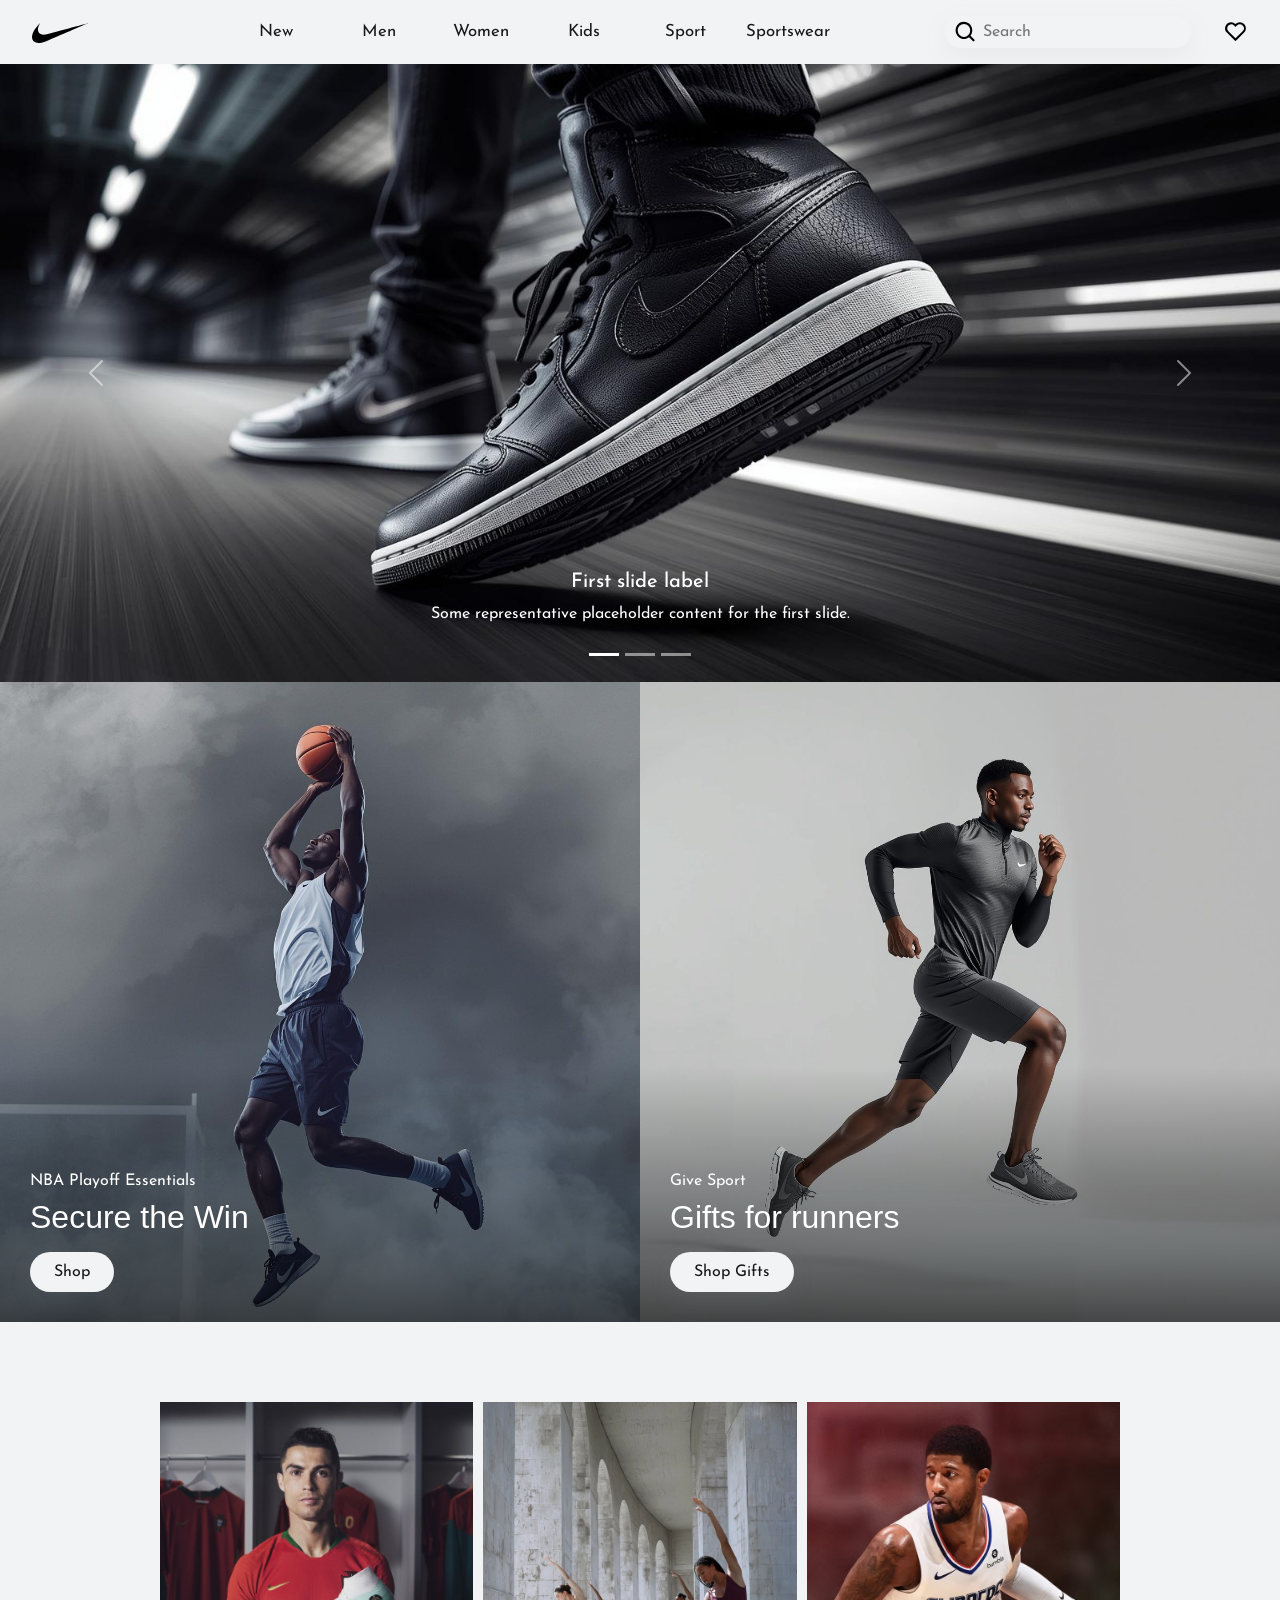
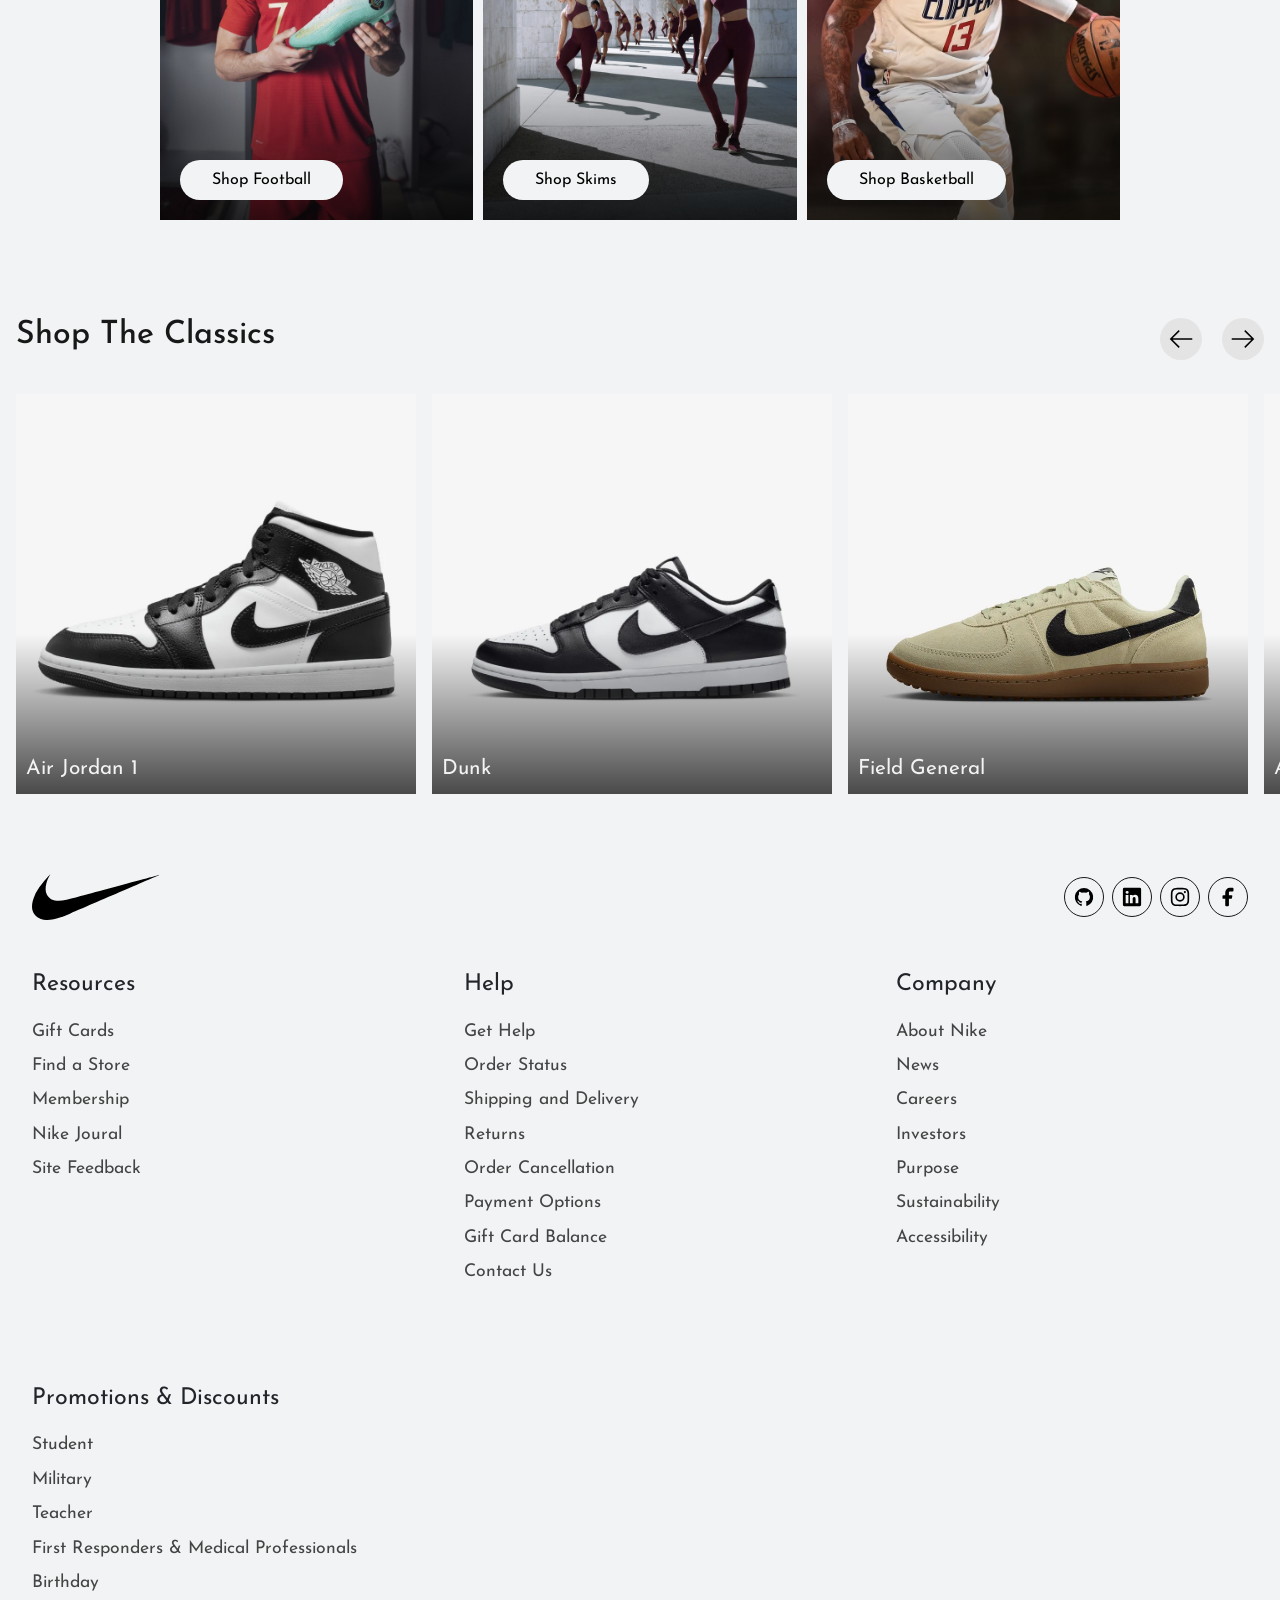
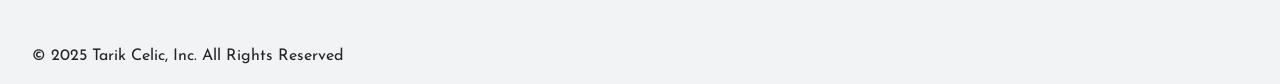
==== index.html @ 969c19ca "carousel-fix" ====
<!DOCTYPE html>
<html lang="en">
  <head>
    <meta charset="UTF-8" />
    <meta name="viewport" content="width=device-width, initial-scale=1.0" />
    <title>Nike. Just do it</title>

    <link rel="preconnect" href="https://fonts.googleapis.com" />
    <link rel="preconnect" href="https://fonts.gstatic.com" crossorigin />
    <link
      href="https://fonts.googleapis.com/css2?family=Josefin+Sans:ital,wght@0,100..700;1,100..700&display=swap"
      rel="stylesheet"
    />

    <!-- Bootstrap CSS -->
    <link
      href="https://cdn.jsdelivr.net/npm/bootstrap@5.3.3/dist/css/bootstrap.min.css"
      rel="stylesheet"
    />

    <link rel="stylesheet" href="css/index.css" />
  </head>
  <body>
    <header>
      <a class="logo" href="#">
        <img
          src="imgs/icons/nike_black_logo.svg"
          alt="logo"
          id="logo-img"
        /><!--60px-->
      </a>
      <nav>
        <ul>
          <li><a href="">New</a></li>
          <li><a href="">Men</a></li>
          <li><a href="">Women</a></li>
          <li><a href="">Kids</a></li>
          <li><a href="">Sport</a></li>
          <li><a href="">Sportswear</a></li>
        </ul>
      </nav>
      <div class="right-side-header">
        <div class="search">
          <button type="button" id="search-button">
            <img src="imgs/icons/search.svg" alt="search" />
          </button>
          <input id="search-input" type="text" placeholder="Search" />
        </div>
        <a href="" id="favourites">
          <img
            src="imgs/icons/favourite.svg"
            alt="favourites"
            id="favourites-icon"
          /><!--25px-->
        </a>
      </div>
      <div class="hambi">
        <img src="imgs/icons/hambi.svg" width="30rem" alt="" />
      </div>
    </header>
    <section id="first-page">
      <div id="carouselExampleCaptions" class="carousel slide">
        <div class="carousel-indicators">
          <button
            type="button"
            data-bs-target="#carouselExampleCaptions"
            data-bs-slide-to="0"
            class="active"
            aria-current="true"
            aria-label="Slide 1"
          ></button>
          <button
            type="button"
            data-bs-target="#carouselExampleCaptions"
            data-bs-slide-to="1"
            aria-label="Slide 2"
          ></button>
          <button
            type="button"
            data-bs-target="#carouselExampleCaptions"
            data-bs-slide-to="2"
            aria-label="Slide 3"
          ></button>
        </div>
        <div class="carousel-inner">
          <div class="carousel-item active">
            <img src="imgs/campaign-2.jpg" class="d-block w-100" alt="..." />
            <div class="carousel-caption">
              <h5>First slide label</h5>
              <p>
                Some representative placeholder content for the first slide.
              </p>
            </div>
          </div>
          <div class="carousel-item">
            <img src="imgs/campaign-1.jpg" class="d-block w-100" alt="..." />
            <div class="carousel-caption">
              <h5>Second slide label</h5>
              <p>
                Some representative placeholder content for the second slide.
              </p>
            </div>
          </div>
          <div class="carousel-item">
            <img
              src="imgs/campaign-3.jpg"
              class="d-block w-100 h-80"
              alt="..."
            />
            <div class="carousel-caption">
              <h5>Fly Above All.</h5>
              <p>Air Jordan isn't just a sneaker — it's a symbol of flight,</p>
            </div>
          </div>
        </div>
        <button
          class="carousel-control-prev"
          type="button"
          data-bs-target="#carouselExampleCaptions"
          data-bs-slide="prev"
        >
          <span class="carousel-control-prev-icon" aria-hidden="true"></span>
          <span class="visually-hidden">Previous</span>
        </button>
        <button
          class="carousel-control-next"
          type="button"
          data-bs-target="#carouselExampleCaptions"
          data-bs-slide="next"
        >
          <span class="carousel-control-next-icon" aria-hidden="true"></span>
          <span class="visually-hidden">Next</span>
        </button>
      </div>
    </section>
    <section id="discover">
      <div id="discover-left">
        <img src="imgs/first-of-two.jpg" alt="" />
        <div class="gradient-overlay"></div>
        <div class="discover-info">
          <div class="text-overlay-p">NBA Playoff Essentials</div>
          <div class="text-overlay-h2">Secure the Win</div>
          <button type="button" id="discover-btn">Shop</button>
        </div>
      </div>
      <div id="discover-right">
        <img src="imgs/second-of-two.jpg" alt="" />
        <div class="gradient-overlay"></div>
        <div class="discover-info">
          <div class="text-overlay-p">Give Sport</div>
          <div class="text-overlay-h2">Gifts for runners</div>
          <button type="button" id="discover-btn">Shop Gifts</button>
        </div>
      </div>
    </section>
    <section id="shop-it">
      <div class="item">
        <img src="imgs/cristiano-ronaldo.jpg" class="shop-it-img" alt="" />
        <div class="gradient-overlay"></div>
        <button type="button" class="shop-it-btn">Shop Football</button>
      </div>
      <div class="item">
        <img src="imgs/skims.webp" class="shop-it-img" alt="" />
        <div class="gradient-overlay"></div>
        <button type="button" class="shop-it-btn">Shop Skims</button>
      </div>
      <div class="item">
        <img src="imgs/basket.avif" class="shop-it-img" alt="" />
        <div class="gradient-overlay"></div>
        <button type="button" class="shop-it-btn">Shop Basketball</button>
      </div>
    </section>
    <section id="shoe-grid">
      <div class="shoe-header">
        <h2>Shop The Classics</h2>
        <div class="switches">
          <div class="switch">
            <img src="imgs/icons/left-arrow.svg" alt="" />
          </div>
          <div class="switch">
            <img src="imgs/icons/right-arrow.svg" alt="" />
          </div>
        </div>
      </div>
      <div id="shoes">
        <div class="shoe">
          <div class="gradient-overlay"></div>
          <div class="shoe-name">Air Jordan 1</div>
          <img src="imgs/clasic-shoes/air-jordan-1.webp" alt="" />
        </div>
        <div class="shoe">
          <div class="gradient-overlay"></div>
          <div class="shoe-name">Dunk</div>
          <img src="imgs/clasic-shoes/dunk.webp" alt="" />
        </div>
        <div class="shoe">
          <div class="gradient-overlay"></div>
          <div class="shoe-name">Field General</div>
          <img src="imgs/clasic-shoes/field-general.webp" alt="" />
        </div>
        <div class="shoe">
          <div class="gradient-overlay"></div>
          <div class="shoe-name">Air Force 1</div>
          <img src="imgs/clasic-shoes/air-force-1.webp" alt="" />
        </div>

        <div class="shoe">
          <div class="gradient-overlay"></div>

          <div class="shoe-name">Air Max</div>
          <img src="imgs/clasic-shoes/air-max.webp" alt="" />
        </div>

        <div class="shoe">
          <div class="gradient-overlay"></div>
          <div class="shoe-name">Vomero</div>
          <img src="imgs/clasic-shoes/vomero.webp" alt="" />
        </div>
        <div class="shoe">
          <div class="gradient-overlay"></div>
          <div class="shoe-name">Cortez</div>
          <img src="imgs/clasic-shoes/cortez.webp" alt="" />
        </div>
      </div>
    </section>
    <footer>
      <div class="f-first-r">
        <img src="imgs/icons/nike_black_logo.svg" id="footer-logo" alt="" />
        <div class="socials">
          <a href="" id="social"
            ><img src="imgs/icons/github.svg" id="social-img" alt=""
          /></a>
          <a href="" id="social">
            <img src="imgs/icons/in.svg" id="social-img" alt=""
          /></a>

          <a href="" id="social">
            <img src="imgs/icons/insta.svg" id="social-img" alt=""
          /></a>
          <a href="" id="social">
            <img src="imgs/icons/face.svg" id="social-img" alt=""
          /></a>
        </div>
      </div>
      <div class="f-second-r">
        <div class="footer-item">
          <div class="f-item-name">Resources</div>
          <ul>
            <li><a href="">Gift Cards</a></li>
            <li><a href="">Find a Store</a></li>
            <li><a href="">Membership</a></li>
            <li><a href="">Nike Joural</a></li>
            <li><a href="">Site Feedback</a></li>
          </ul>
        </div>

        <div class="footer-item">
          <div class="f-item-name">Help</div>
          <ul>
            <li><a href="">Get Help</a></li>
            <li><a href="">Order Status</a></li>
            <li><a href="">Shipping and Delivery</a></li>
            <li><a href="">Returns</a></li>
            <li><a href="">Order Cancellation</a></li>
            <li><a href="">Payment Options</a></li>
            <li><a href="">Gift Card Balance</a></li>
            <li><a href="">Contact Us</a></li>
          </ul>
        </div>

        <div class="footer-item">
          <div class="f-item-name">Company</div>
          <ul>
            <li><a href="">About Nike</a></li>
            <li><a href="">News</a></li>
            <li><a href="">Careers</a></li>
            <li><a href="">Investors</a></li>
            <li><a href="">Purpose</a></li>
            <li><a href="">Sustainability</a></li>
            <li><a href="">Accessibility</a></li>
          </ul>
        </div>

        <div class="footer-item">
          <div class="f-item-name">Promotions & Discounts</div>
          <ul>
            <li><a href="">Student</a></li>
            <li><a href="">Military</a></li>
            <li><a href="">Teacher</a></li>
            <li><a href="">First Responders & Medical Professionals</a></li>
            <li><a href="">Birthday</a></li>
          </ul>
        </div>
      </div>
      <div class="f-third-r">© 2025 Tarik Celic, Inc. All Rights Reserved</div>
    </footer>
    <script src="https://cdn.jsdelivr.net/npm/bootstrap@5.3.3/dist/js/bootstrap.bundle.min.js"></script>
  </body>
</html>
---- css/index.css ----
:root {
  --white: #f2f3f4;
  --dark: #181818;
  --main-font: "Josefin Sans";
}
* {
  margin: 0;
  padding: 0;
  box-sizing: border-box;
  font-family: var(--main-font);
}
body {
  background-color: var(--white);
  position: relative;
}
header {
  width: 100%;
  display: flex;
  justify-content: space-between;
  align-items: center;
  padding: 0.7rem 2rem;
  top: 0;
  position: sticky;
  z-index: 10;
  background-color: var(--white);
}
#logo-img {
  width: 3.5rem;
  cursor: pointer;
}
nav ul {
  display: flex;
  gap: 0.4rem;
  list-style: none;
  justify-content: center;
  align-items: center;
  margin-bottom: 0;
}
.right-side-header,
nav,
.logo {
  flex: 1;
}
nav ul li a {
  text-decoration: none;
  display: inline-block;
  color: var(--dark);
  font-size: 1.05rem;
  width: 6rem;
  text-align: center;
  padding: 0.5rem 0;
  transition: all 0.2s ease-in;
}
li {
  position: relative;
}
nav ul li a::after {
  content: "";
  width: 0;
  bottom: 0;
  left: 50%;
  position: absolute;
  transform: translateX(-50%);
  background: var(--dark);
  height: 1px;
  transition: width 0.2s ease-in;
}
nav ul li a:hover::after {
  width: 100%;
}
nav ul li a:hover {
  letter-spacing: 1px;
}
#social,
.f-second-r,
#favourites,
.search,
.right-side-header {
  display: flex;
  justify-content: center;
  align-items: center;
}
.right-side-header {
  gap: 2rem;
  justify-content: flex-end;
}
.search {
  transition: all 0.2s ease-in;
}
.search:hover {
  backdrop-filter: brightness(95%);
}
.search {
  gap: 0.3rem;
  padding-left: 0.5rem;
  box-shadow: rgba(149, 157, 165, 0.1) 0px 8px 24px;
  border-radius: 100px;
  height: 2rem;
}
#search-button {
  background-color: transparent;
  border: none;
  cursor: pointer;
}
#search-button img {
  width: 1.6rem;
}
#search-input {
  height: 100%;
  width: 13rem;
  background-color: transparent;
  border: none;
}
#search-input:active,
#search-input:focus {
  outline: none;
}
#favourites-icon {
  width: 25px;
}
#discover {
  display: flex;
  justify-content: center;
  align-items: center;
}
#discover-left img,
#discover-right img {
  width: 100%;
}
#discover-left,
#discover-right {
  position: relative;
}
.gradient-overlay {
  position: absolute;
  bottom: 0;
  left: 0;
  right: 0;
  height: 40%;
  background: linear-gradient(to top, rgba(0, 0, 0, 0.7), transparent);
}

.discover-info {
  position: absolute;
  bottom: 30px;
  left: 30px;
  color: white;
  z-index: 2;
}
.text-overlay-p {
  font-size: 1rem;
}
.text-overlay-h2 {
  font-size: 2rem;
  font-family: "Segoe UI", Tahoma, Geneva, Verdana, sans-serif;
}
#discover-btn {
  background-color: var(--white);
  color: var(--dark);
  padding: 0.5rem 1.5rem;
  border-radius: 100px;
  border: none;
  box-shadow: rgba(149, 157, 165, 0.1) 0px 8px 24px;
  margin-top: 0.7rem;
}
#shop-it {
  display: flex;
  justify-content: center;
  align-items: center;
  padding: 5rem 10rem;
  gap: 10px;
}
.item {
  position: relative;
  width: 33%;
}
.shop-it-img {
  width: 100%;
}
.shop-it-btn {
  position: absolute;
  bottom: 20px;
  left: 20px;
  background-color: var(--white);
  border: none;
  padding: 0.5rem 2rem;
  border-radius: 100px;
}

#shoes {
  display: grid;
  grid-auto-flow: column;
  grid-auto-columns: 400px;
  gap: 1rem;
  overflow-x: auto;
  padding: 1rem;
  width: 100%;
  box-sizing: border-box;
}
.shoe {
  background: #ccc;
  display: flex;
  align-items: center;
  justify-content: center;
  font-size: 1.2rem;
  border-radius: 8px;
  min-width: 0;
  position: relative;
  transition: all 0.2s ease-in;
}
#shoe-gird {
  display: flex;
  justify-content: flex-start;
}
.shoe-header {
  display: flex;
  justify-content: space-between;
  align-items: center;
  padding: 1rem;
  color: var(--dark);
}
.switch {
  padding: 0.5rem;
  border-radius: 100%;
  background-color: #e4e4e4;
  cursor: pointer;
}
.switch img {
  width: 1.6rem;
}
.switches {
  display: flex;
  gap: 1.3rem;
}
.shoe img {
  width: 100%;
}
.shoe-name {
  position: absolute;
  bottom: 10px;
  left: 10px;
  color: var(--white);
  font-size: 1.3rem;
}
.shoe:hover {
  cursor: pointer;
  transform: translateY(-4px);
}
footer {
  flex-direction: column;
  padding: 4rem 2rem 1rem 2rem;
}
#footer-logo {
  width: 8rem;
}
.f-first-r {
  display: flex;
  justify-content: space-between;
  align-items: center;
}
#social-img {
  width: 100%;
}
.socials {
  display: flex;
  gap: 0.5rem;
}
#social {
  width: 2.5rem;
  border: 1px solid var(--dark);
  border-radius: 100px;
  padding: 0.5rem;
}
.f-second-r {
  display: grid;
  grid-template-columns: repeat(auto-fill, minmax(300px, 1fr));
  gap: 5rem;
  justify-items: start;
  align-items: start;
  padding-top: 3rem;
}
.f-second-r ul {
  display: flex;
  flex-direction: column;
  list-style: none;
  padding: 0;
  gap: 0.5rem;
}
.f-item-name {
  font-size: 1.45rem;
  margin-bottom: 1rem;
}
.f-second-r ul li a {
  text-decoration: none;
  color: #444444;
  font-size: 1.1rem;
  transition: all 0.2s ease-in;
}
.footer-item {
  display: flex;
  flex-direction: column;
  justify-content: flex-start;
  align-items: flex-start;
  position: relative;
}
.f-second-r ul li a:hover {
  color: var(--dark);
}
.f-third-r {
  margin-top: 2rem;
}
.hambi {
  display: none;
}
@media (max-width: 1070px) {
  .right-side-header,
  nav {
    display: none;
  }
  .hambi {
    display: block;
  }
  #shop-it {
    padding: 1rem 1rem;
  }
  .f-second-r {
    gap: 3rem;
  }
}
@media (max-width: 700px) {
  .text-overlay-h2 {
    font-size: 1.3rem;
  }
  .text-overlay-p {
    font-size: 0.75rem;
  }
  .f-item-name {
    margin-bottom: 0.4rem;
  }
  .f-second-r {
    gap: 2.3rem;
  }
  .shop-it-btn {
    font-size: 0.7rem;
    padding: 0.5rem 1rem;
  }
  #shoes {
    grid-auto-columns: 300px;
  }
  #discover-btn {
    padding: 0.5rem 1rem;
    font-size: 0.7rem;
  }
}
@media (max-width: 800px) {
  .carousel-item {
    height: 90vh;
  }
  .carousel-item img {
    object-fit: cover;
    object-position: 45% 50%;
    width: 100%;
    height: 100%;
  }
  #discover {
    flex-direction: column;
  }
  #shop-it {
    flex-direction: column;
  }
  .item {
    width: 80%;
  }
}
@media (max-width: 500px) {
  .item {
    width: 100%;
  }
}
@media (max-width: 360px) {
  .shoe-header {
    flex-direction: column;
    text-align: center;
  }
  .f-first-r {
    flex-direction: column;
    gap: 1.5rem;
  }
  .f-second-r {
    padding-top: 1.3rem;
  }
}
@media (max-width: 310px) {
  .f-second-r {
    grid-template-columns: repeat(auto-fill, minmax(100px, 1fr));
  }
}
@media (max-width: 1350px) {
  .logo {
    flex: 0;
  }
  .right-side-header {
    flex: 0;
  }
}
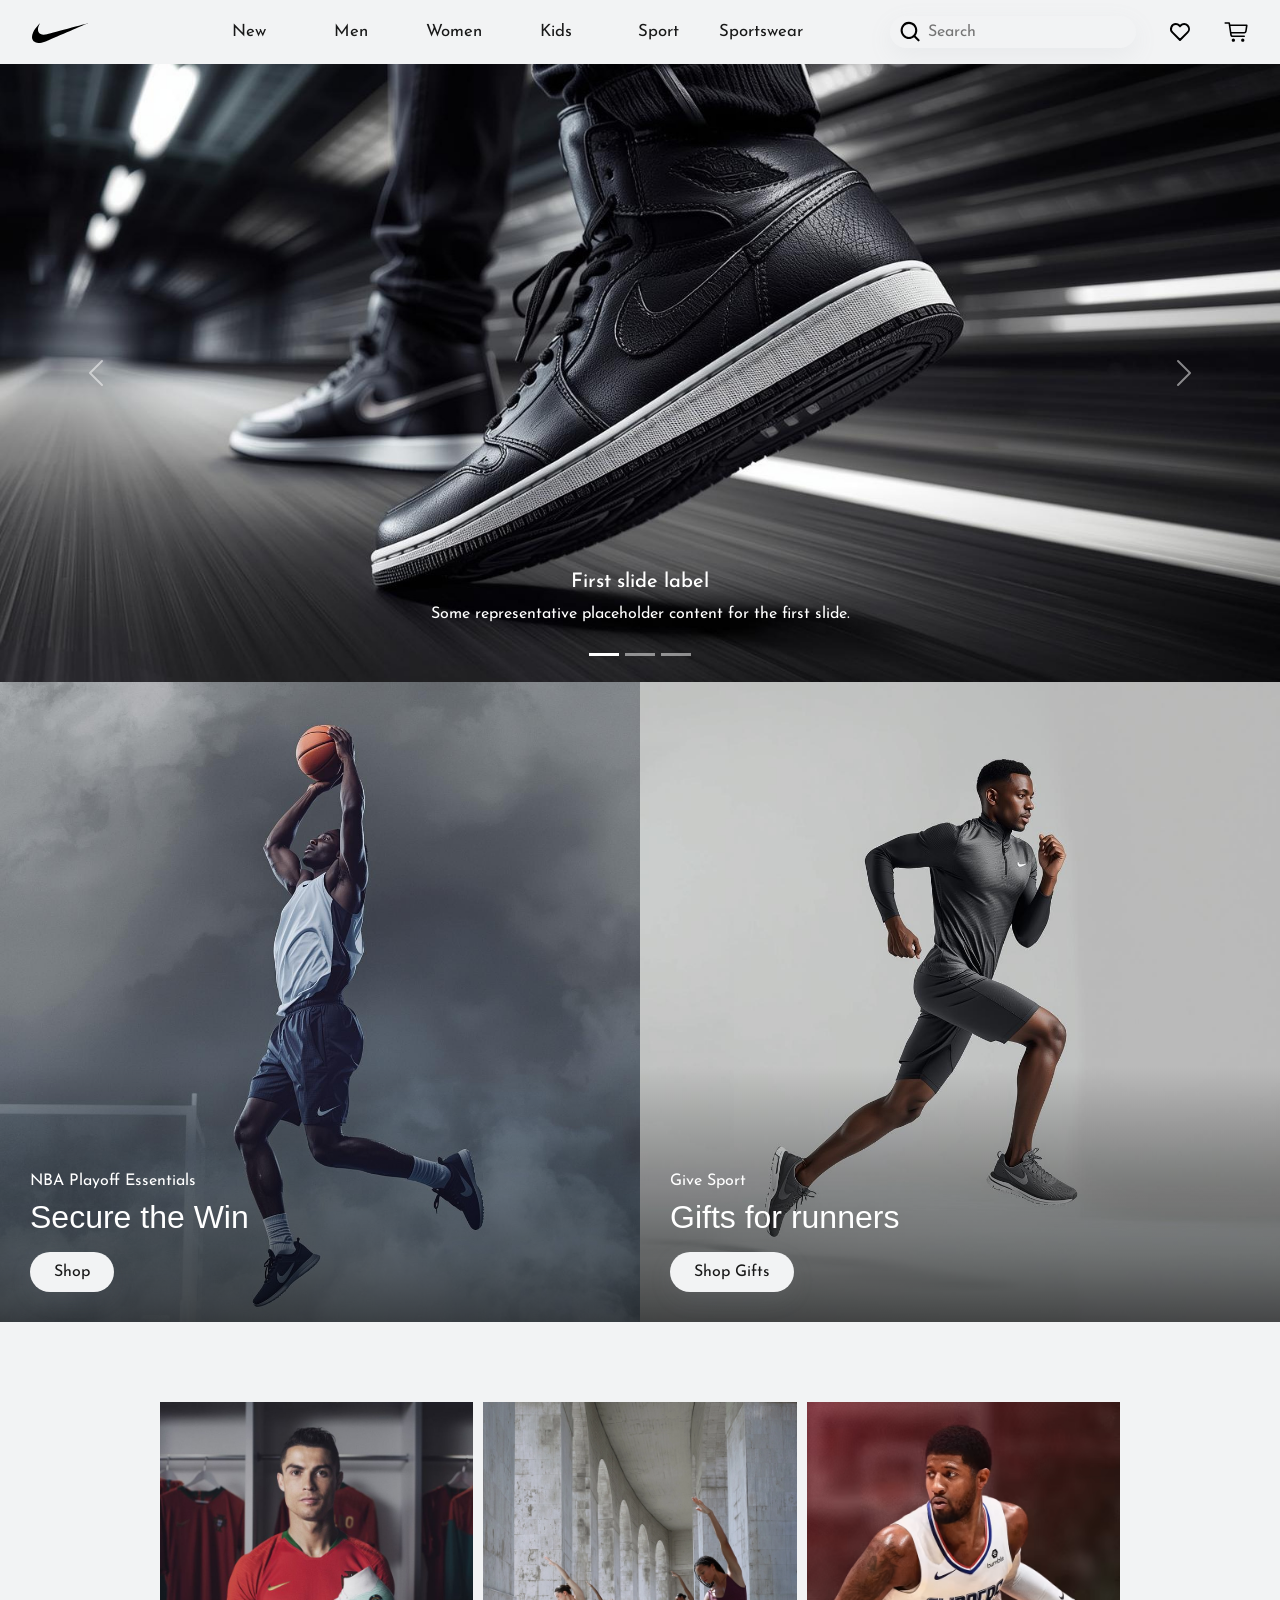
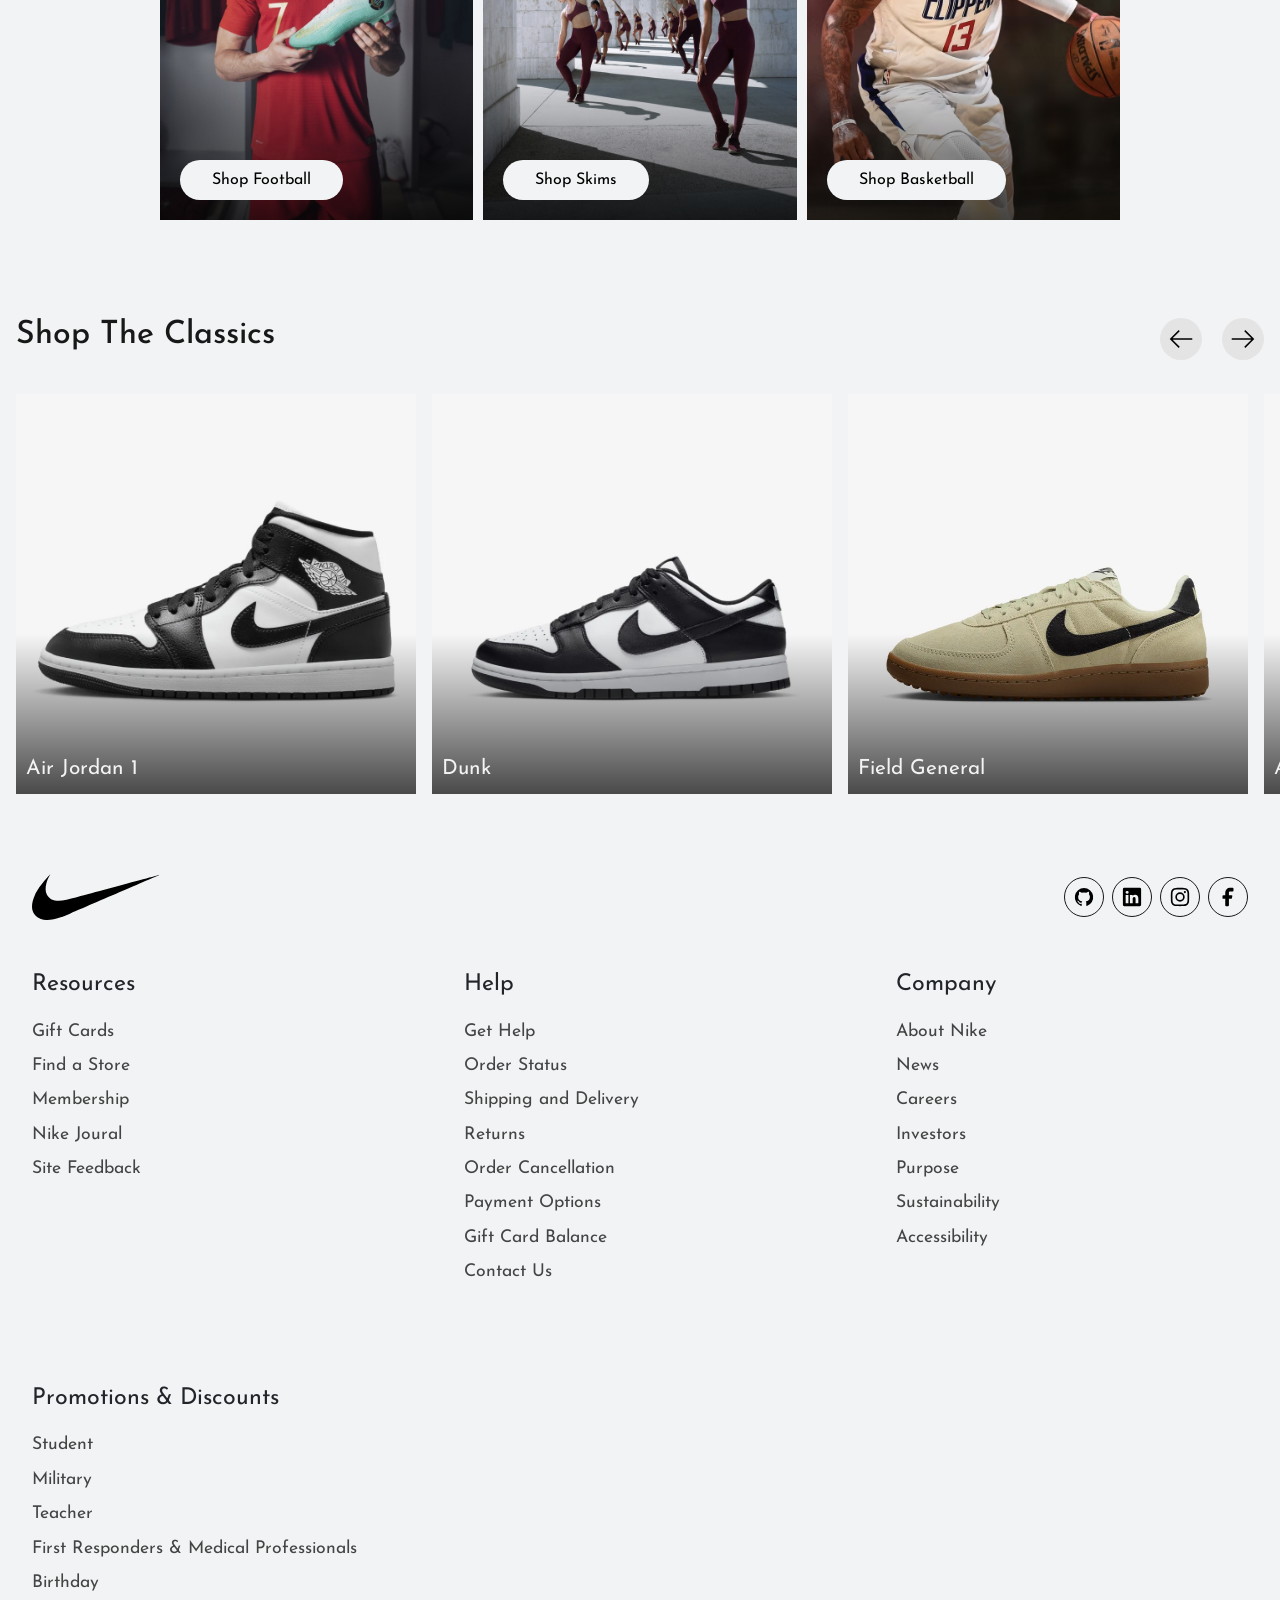
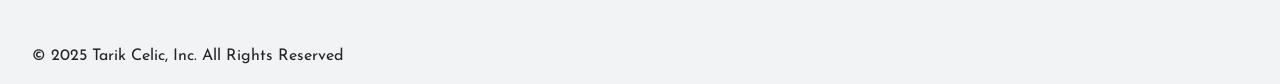
==== commit 1e70898e: "before-bnd" ====
--- a/index.html
+++ b/index.html
@@ -21,6 +21,94 @@
     <link rel="stylesheet" href="css/index.css" />
   </head>
   <body>
+    <div class="resp-navigation">
+      <div class="first-row-nav">
+        <img src="imgs/icons/nike_black_logo.svg" alt="logo" id="logo-img" />
+        <div class="close-nav">
+          <img src="imgs/icons/close_btn.svg" width="35rem" />
+        </div>
+      </div>
+      <div class="second-row-nav">
+        <ul>
+          <li>
+            <a href="">
+              <img src="imgs/icons/top-left-arrow.svg" width="20px" alt="" />
+              New</a
+            >
+          </li>
+          <li>
+            <a href="">
+              <img
+                src="imgs/icons/top-left-arrow.svg"
+                width="20rem"
+                alt=""
+              />Men</a
+            >
+          </li>
+          <li>
+            <a href="">
+              <img
+                src="imgs/icons/top-left-arrow.svg"
+                width="20rem"
+                alt=""
+              />Women</a
+            >
+          </li>
+          <li>
+            <a href="">
+              <img
+                src="imgs/icons/top-left-arrow.svg"
+                width="20rem"
+                alt=""
+              />Kids</a
+            >
+          </li>
+          <li>
+            <a href="">
+              <img
+                src="imgs/icons/top-left-arrow.svg"
+                width="20rem"
+                alt=""
+              />Sport</a
+            >
+          </li>
+          <li>
+            <a href="">
+              <img
+                src="imgs/icons/top-left-arrow.svg"
+                width="20rem"
+                alt=""
+              />Sportswear</a
+            >
+          </li>
+        </ul>
+      </div>
+      <div class="third-row-nav">
+        <div class="nav-btn">
+          <button type="button" id="search-button">
+            <img src="imgs/icons/search.svg" alt="search" />
+          </button>
+        </div>
+        <div class="nav-btn">
+          <a href="" id="favourites">
+            <img
+              src="imgs/icons/favourite.svg"
+              alt="favourites"
+              id="favourites-icon"
+            /><!--25px-->
+          </a>
+        </div>
+        <div class="nav-btn">
+          <a href="" id="cart">
+            <img
+              src="imgs/icons/cart.svg"
+              alt="favourites"
+              id="favourites-icon"
+            /><!--25px-->
+          </a>
+        </div>
+      </div>
+    </div>
     <header>
       <a class="logo" href="#">
         <img
@@ -53,6 +141,13 @@
             id="favourites-icon"
           /><!--25px-->
         </a>
+        <a href="" id="cart">
+          <img
+            src="imgs/icons/cart.svg"
+            alt="favourites"
+            id="favourites-icon"
+          /><!--25px-->
+        </a>
       </div>
       <div class="hambi">
         <img src="imgs/icons/hambi.svg" width="30rem" alt="" />
@@ -294,6 +389,9 @@
       </div>
       <div class="f-third-r">© 2025 Tarik Celic, Inc. All Rights Reserved</div>
     </footer>
+
+    <script src="js/index.js" defer></script>
+
     <script src="https://cdn.jsdelivr.net/npm/bootstrap@5.3.3/dist/js/bootstrap.bundle.min.js"></script>
   </body>
 </html>
--- a/css/index.css
+++ b/css/index.css
@@ -12,6 +12,9 @@
 body {
   background-color: var(--white);
   position: relative;
+}
+html {
+  scroll-behavior: smooth;
 }
 header {
   width: 100%;
@@ -116,7 +119,7 @@
   outline: none;
 }
 #favourites-icon {
-  width: 25px;
+  width: 1.5rem;
 }
 #discover {
   display: flex;
@@ -208,8 +211,9 @@
   position: relative;
   transition: all 0.2s ease-in;
 }
-#shoe-gird {
-  display: flex;
+#shoe-grid {
+  display: flex;
+  flex-direction: column;
   justify-content: flex-start;
 }
 .shoe-header {
@@ -312,6 +316,78 @@
 .hambi {
   display: none;
 }
+.resp-navigation {
+  position: fixed;
+  background-color: #fffffff5;
+  top: 0;
+  right: 0;
+  width: 100vw;
+  height: 100vh;
+  z-index: 1000;
+  overflow-y: hidden;
+  padding: 3rem 3rem;
+  display: flex;
+  justify-content: flex-start;
+  align-items: flex-start;
+  flex-direction: column;
+  gap: 5rem;
+  display: none;
+}
+.first-row-nav {
+  display: flex;
+  justify-content: space-between;
+  align-items: center;
+  width: 100%;
+}
+.second-row-nav {
+  display: flex;
+  justify-content: space-between;
+  align-items: center;
+  flex-direction: column;
+  width: 100%;
+}
+.second-row-nav ul {
+  list-style: none;
+  margin: 0;
+  padding: 0;
+  text-align: center;
+  display: flex;
+  flex-direction: column;
+  justify-content: center;
+  align-items: center;
+  gap: 0.4rem;
+}
+.second-row-nav ul li a {
+  display: flex;
+  justify-content: space-between;
+  align-items: center;
+  width: 15rem;
+  background-color: #f2f3f467;
+  border-bottom: 1px solid #1818182c;
+  text-decoration: none;
+  color: var(--dark);
+  font-size: 1.4rem;
+  font-family: "Segoe UI", Tahoma, Geneva, Verdana, sans-serif;
+  cursor: pointer;
+}
+.no-scroll {
+  overflow: hidden;
+  height: 100vh; /* osigurava da ne možeš skrolati */
+}
+.close-nav img:hover {
+  cursor: pointer;
+}
+.third-row-nav {
+  display: flex;
+  width: 100%;
+  justify-content: center;
+  gap: 2rem;
+  align-items: center;
+}
+.nav-btn {
+  padding: 0.5rem;
+  border-bottom: 1px solid #181818;
+}
 @media (max-width: 1070px) {
   .right-side-header,
   nav {
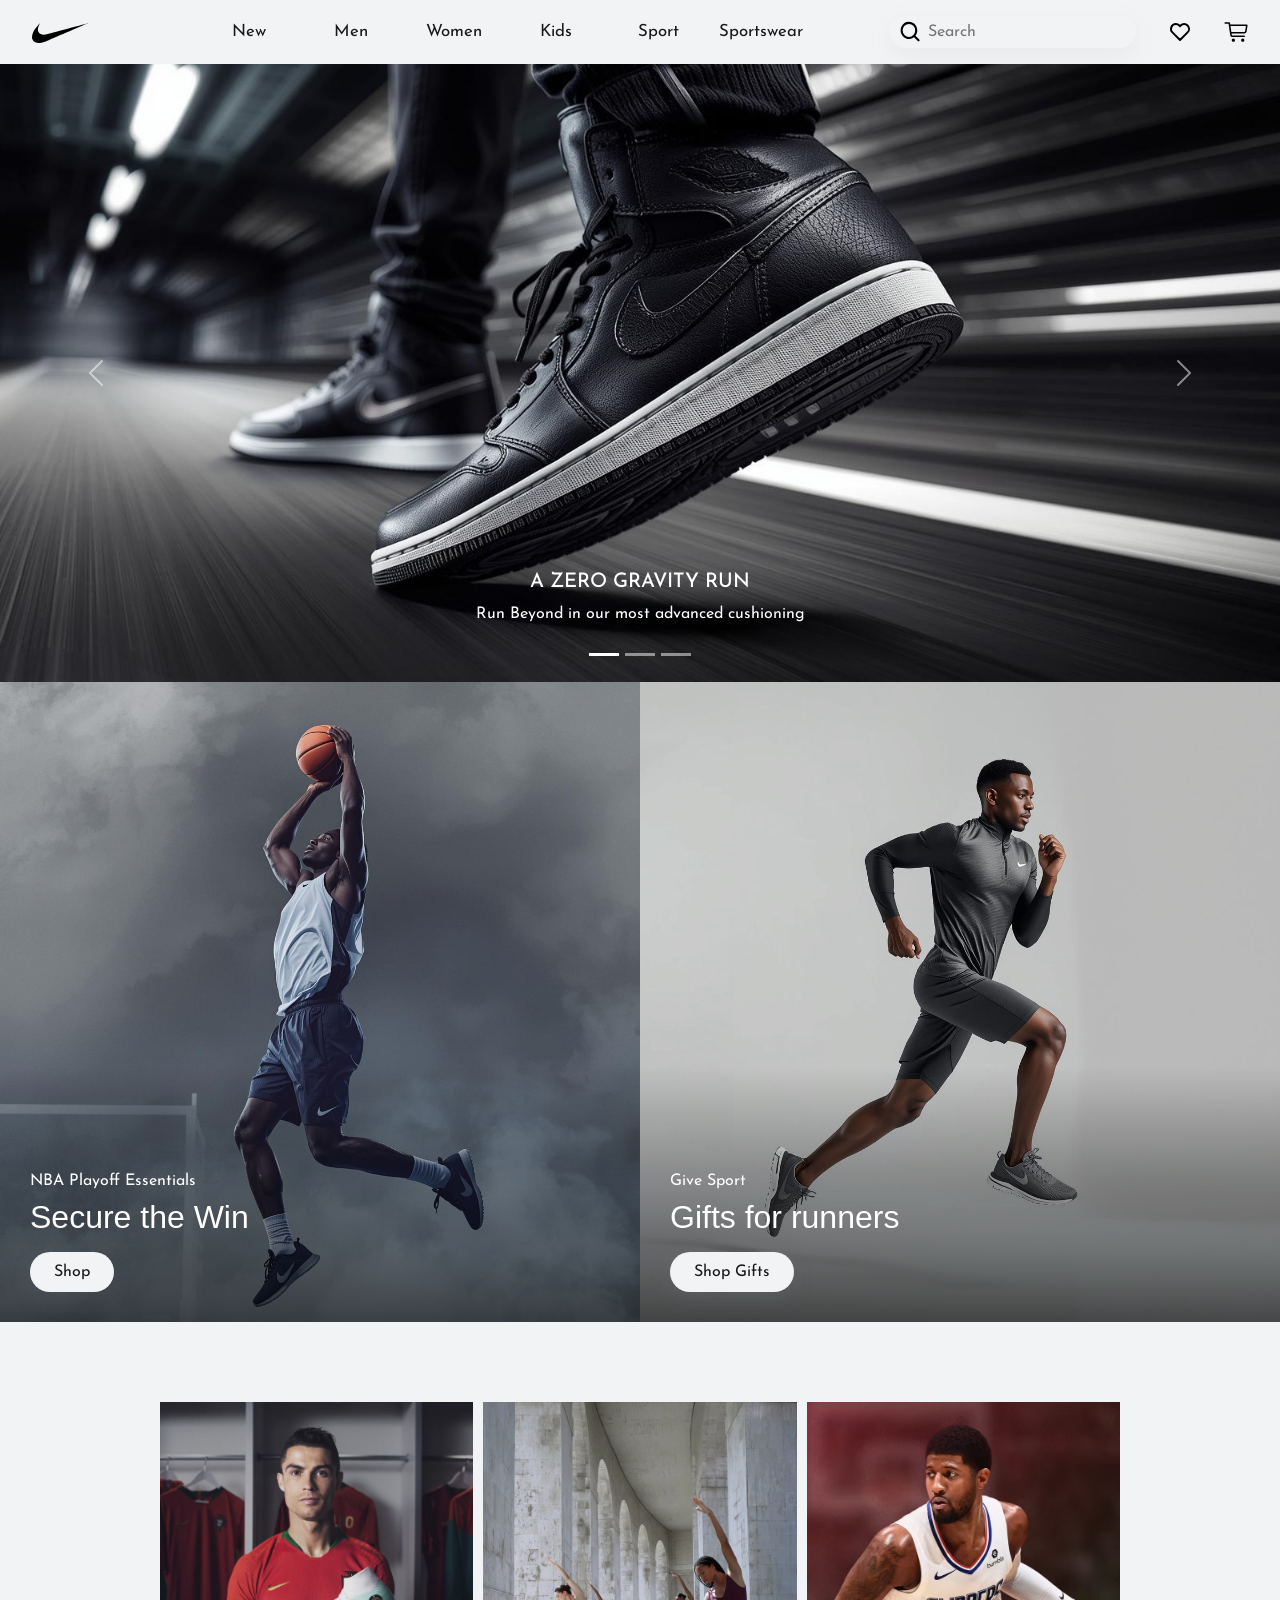
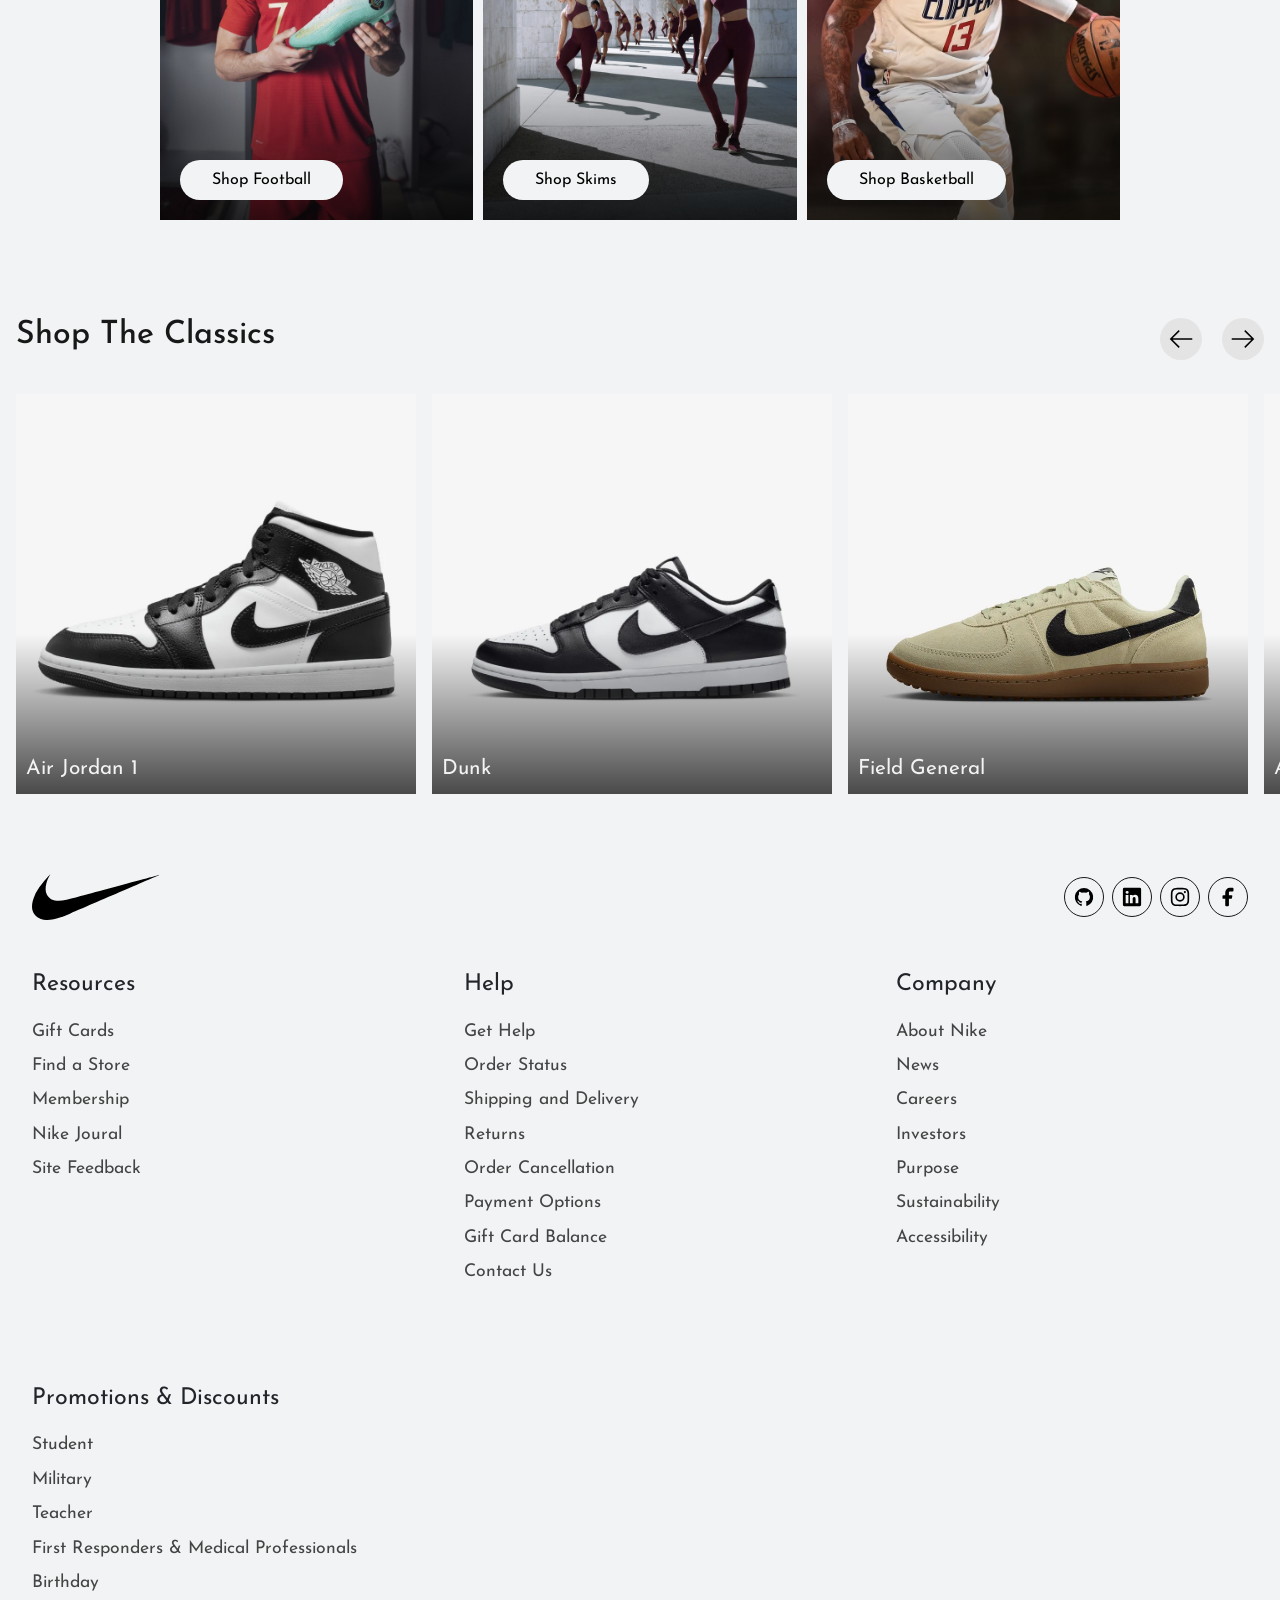
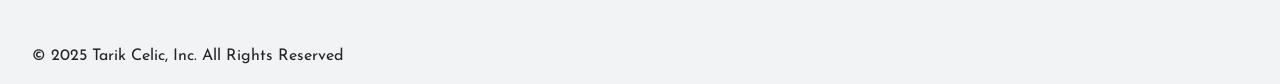
==== commit f285088c: "SEO" ====
--- a/index.html
+++ b/index.html
@@ -19,6 +19,42 @@
     />
 
     <link rel="stylesheet" href="css/index.css" />
+    <link rel="stylesheet" href="css/animations.css" />
+
+    <link
+      rel="icon"
+      type="image/png"
+      href="favicon/favicon-96x96.png"
+      sizes="96x96"
+    />
+    <link rel="icon" type="image/svg+xml" href="favicon/favicon.svg" />
+    <link rel="shortcut icon" href="favicon/favicon.ico" />
+    <link
+      rel="apple-touch-icon"
+      sizes="180x180"
+      href="favicon/apple-touch-icon.png"
+    />
+    <meta name="apple-mobile-web-app-title" content="Nike" />
+    <link rel="manifest" href="favicon/site.webmanifest" />
+
+    <meta property="og:title" content="Nike. Just do it." />
+    <meta
+      property="og:description"
+      content="Službena Nike BiH — Pronađi najnoviju kolekciju sportskih cipela, odjeće i opreme."
+    />
+    <meta property="og:image" content="imgs/campaign-1.jpg" />
+    <meta property="og:url" content="https://github.com/TarikCelic/nike" />
+    <meta property="og:type" content="website" />
+
+    <meta property="og:site_name" content="Nike - Bosna i Hercegovina" />
+    <meta property="og:locale" content="bs_BA" />
+    <meta name="twitter:card" content="summary_large_image" />
+    <meta name="twitter:title" content="Nike - Bosna i Hercegovina" />
+    <meta
+      name="twitter:description"
+      content="Službena Nike BiH — Najnovije kolekcije, dostava širom BiH."
+    />
+    <meta name="twitter:image" content="https://github.com/TarikCelic/nike" />
   </head>
   <body>
     <div class="resp-navigation">
@@ -181,19 +217,15 @@
           <div class="carousel-item active">
             <img src="imgs/campaign-2.jpg" class="d-block w-100" alt="..." />
             <div class="carousel-caption">
-              <h5>First slide label</h5>
-              <p>
-                Some representative placeholder content for the first slide.
-              </p>
+              <h5>A ZERO GRAVITY RUN</h5>
+              <p>Run Beyond in our most advanced cushioning</p>
             </div>
           </div>
           <div class="carousel-item">
             <img src="imgs/campaign-1.jpg" class="d-block w-100" alt="..." />
             <div class="carousel-caption">
-              <h5>Second slide label</h5>
-              <p>
-                Some representative placeholder content for the second slide.
-              </p>
+              <h5>GIVE 'EM NIGHTMARES</h5>
+              <p>Nike Jr. Mercurial Superfly, Klyian Mbappe</p>
             </div>
           </div>
           <div class="carousel-item">
@@ -203,8 +235,8 @@
               alt="..."
             />
             <div class="carousel-caption">
-              <h5>Fly Above All.</h5>
-              <p>Air Jordan isn't just a sneaker — it's a symbol of flight,</p>
+              <h5>FLY ABOVE ALL.</h5>
+              <p>Air Jordan isn't just a sneaker — it's a symbol of flight.</p>
             </div>
           </div>
         </div>
--- a/css/index.css
+++ b/css/index.css
@@ -26,6 +26,8 @@
   position: sticky;
   z-index: 10;
   background-color: var(--white);
+  opacity: 0;
+  animation: fadeIn 0.75s ease-in forwards;
 }
 #logo-img {
   width: 3.5rem;
@@ -68,9 +70,6 @@
   height: 1px;
   transition: width 0.2s ease-in;
 }
-nav ul li a:hover::after {
-  width: 100%;
-}
 nav ul li a:hover {
   letter-spacing: 1px;
 }
@@ -165,6 +164,7 @@
   border: none;
   box-shadow: rgba(149, 157, 165, 0.1) 0px 8px 24px;
   margin-top: 0.7rem;
+  transition: all 0.2s ease-in;
 }
 #shop-it {
   display: flex;
@@ -179,6 +179,7 @@
 }
 .shop-it-img {
   width: 100%;
+  transition: all 0.2s ease-in;
 }
 .shop-it-btn {
   position: absolute;
@@ -188,6 +189,7 @@
   border: none;
   padding: 0.5rem 2rem;
   border-radius: 100px;
+  transition: all 0.2s ease-in;
 }
 
 #shoes {
@@ -246,10 +248,6 @@
   color: var(--white);
   font-size: 1.3rem;
 }
-.shoe:hover {
-  cursor: pointer;
-  transform: translateY(-4px);
-}
 footer {
   flex-direction: column;
   padding: 4rem 2rem 1rem 2rem;
@@ -306,9 +304,6 @@
   justify-content: flex-start;
   align-items: flex-start;
   position: relative;
-}
-.f-second-r ul li a:hover {
-  color: var(--dark);
 }
 .f-third-r {
   margin-top: 2rem;
@@ -338,6 +333,8 @@
   justify-content: space-between;
   align-items: center;
   width: 100%;
+  opacity: 0;
+  animation: fadeIn 0.9s ease-in forwards;
 }
 .second-row-nav {
   display: flex;
@@ -345,6 +342,8 @@
   align-items: center;
   flex-direction: column;
   width: 100%;
+  opacity: 0;
+  animation: fadeIn 0.9s ease-in forwards;
 }
 .second-row-nav ul {
   list-style: none;
@@ -374,15 +373,14 @@
   overflow: hidden;
   height: 100vh; /* osigurava da ne možeš skrolati */
 }
-.close-nav img:hover {
-  cursor: pointer;
-}
 .third-row-nav {
   display: flex;
   width: 100%;
   justify-content: center;
   gap: 2rem;
   align-items: center;
+  opacity: 0;
+  animation: fadeIn 0.9s ease-in forwards;
 }
 .nav-btn {
   padding: 0.5rem;
--- a/css/animations.css
+++ b/css/animations.css
@@ -0,0 +1,30 @@
+nav ul li a:hover::after {
+  width: 100%;
+}
+.shoe:hover {
+  cursor: pointer;
+  transform: translateY(-4px);
+}
+.f-second-r ul li a:hover {
+  color: var(--dark);
+}
+.close-nav img:hover {
+  cursor: pointer;
+}
+.shop-it-btn:hover,
+#discover-btn:hover {
+  transform: translateY(-2px);
+  background-color: var(--dark);
+  color: var(--white);
+}
+@keyframes fadeIn {
+  0% {
+    opacity: 0;
+  }
+  100% {
+    opacity: 1;
+  }
+}
+.shop-it-img:hover {
+  transform: scale(1.005);
+}
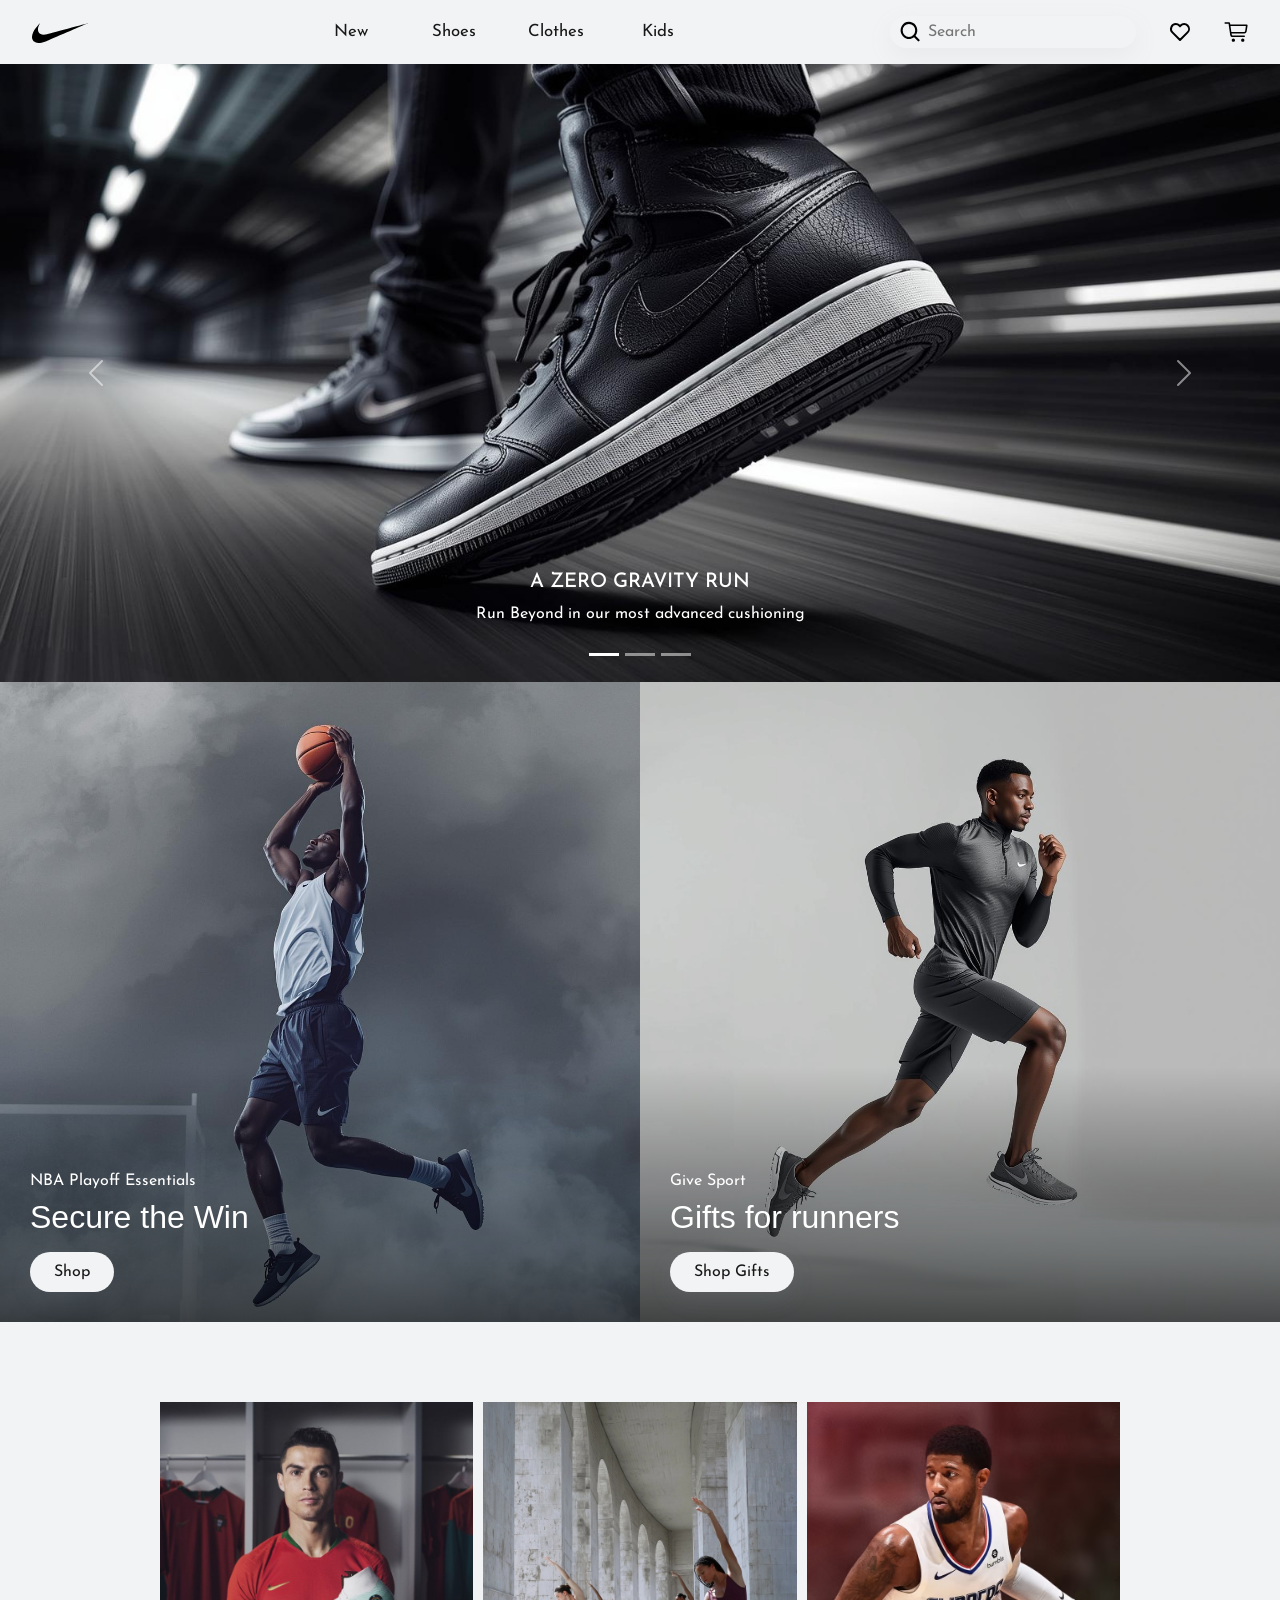
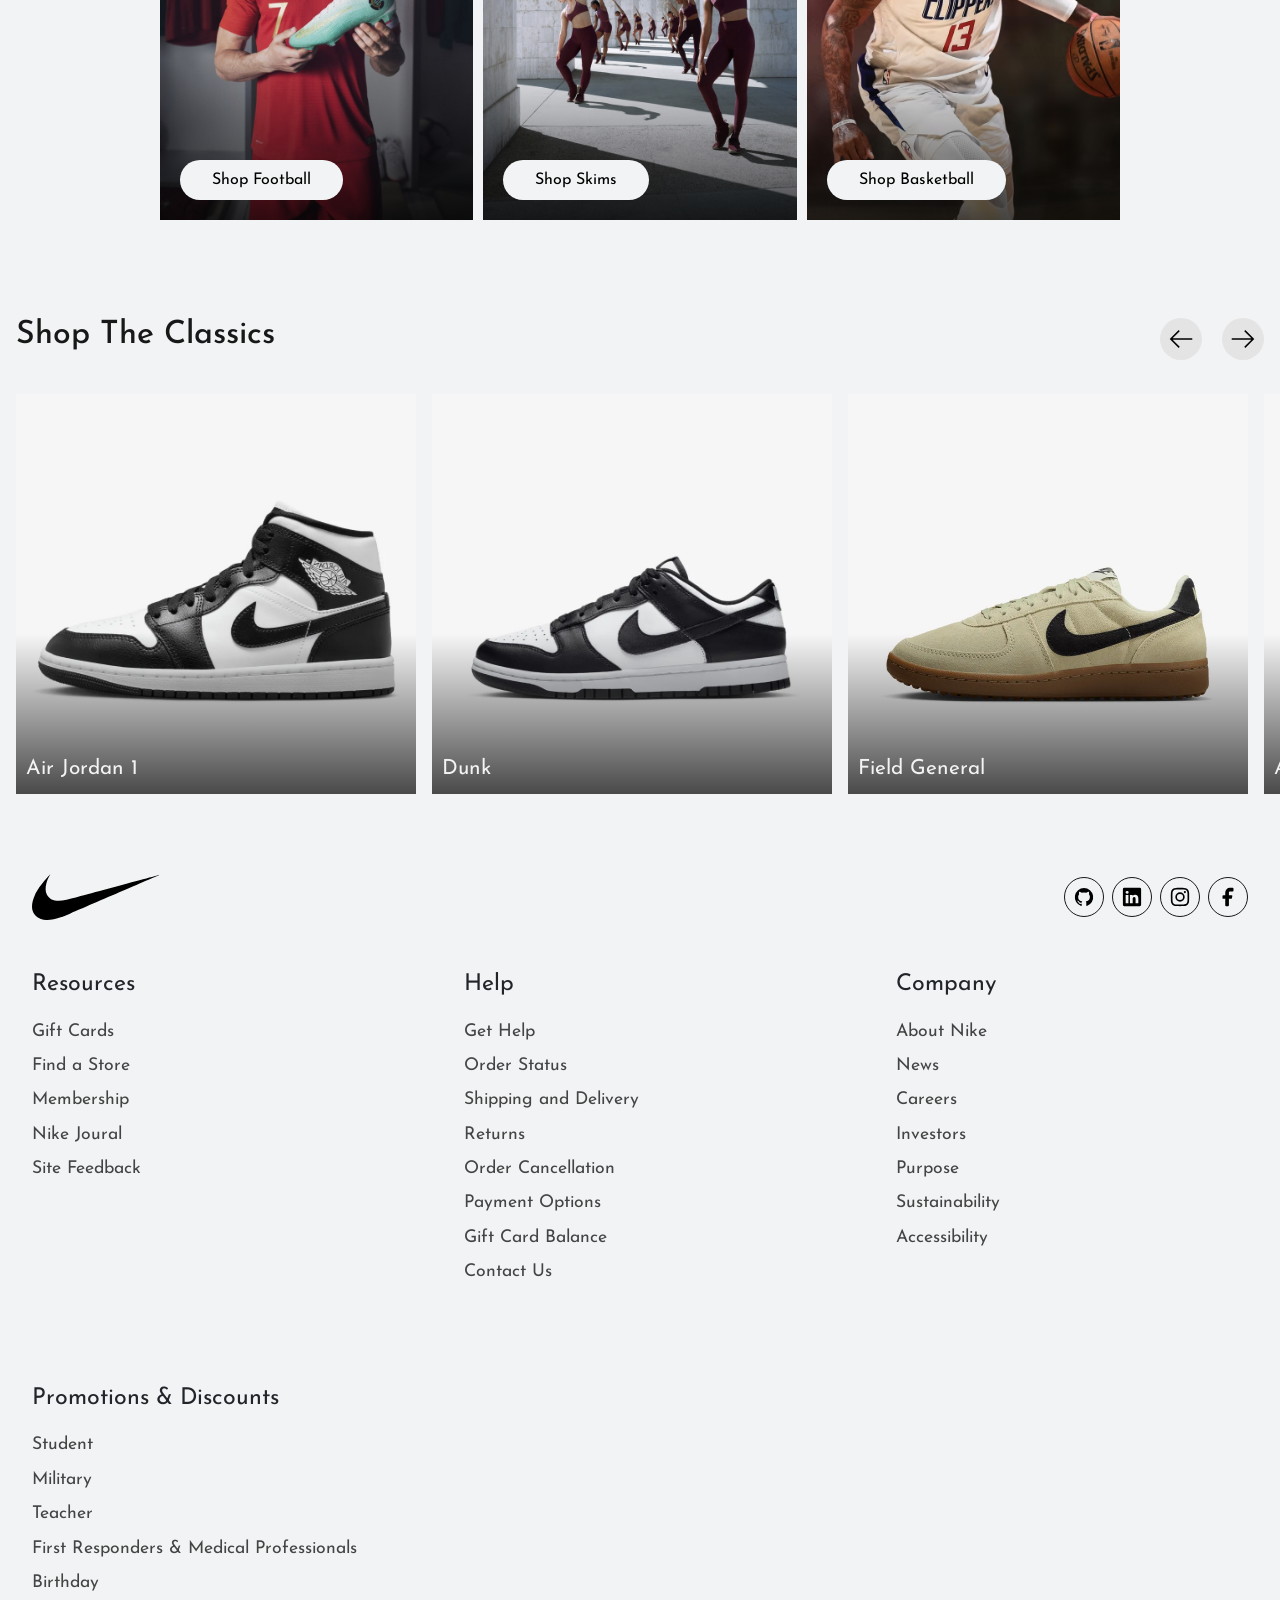
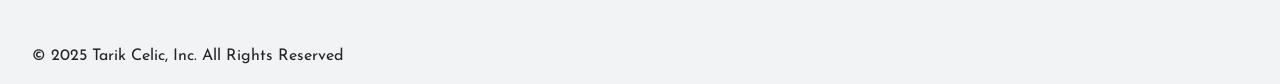
==== commit 8198bdc6: "shoes" ====
--- a/index.html
+++ b/index.html
@@ -18,8 +18,8 @@
       rel="stylesheet"
     />
 
+    <link rel="stylesheet" href="css/shared.css" />
     <link rel="stylesheet" href="css/index.css" />
-    <link rel="stylesheet" href="css/animations.css" />
 
     <link
       rel="icon"
@@ -42,7 +42,10 @@
       property="og:description"
       content="Službena Nike BiH — Pronađi najnoviju kolekciju sportskih cipela, odjeće i opreme."
     />
-    <meta property="og:image" content="imgs/campaign-1.jpg" />
+    <meta
+      property="og:image"
+      content="https://krows-digital.com/wp-content/uploads/2024/07/sefesdfse.jpg"
+    />
     <meta property="og:url" content="https://github.com/TarikCelic/nike" />
     <meta property="og:type" content="website" />
 
@@ -67,9 +70,18 @@
       <div class="second-row-nav">
         <ul>
           <li>
-            <a href="">
+            <a href="new.html">
               <img src="imgs/icons/top-left-arrow.svg" width="20px" alt="" />
               New</a
+            >
+          </li>
+          <li>
+            <a href="article.html">
+              <img
+                src="imgs/icons/top-left-arrow.svg"
+                width="20rem"
+                alt=""
+              />Shoes</a
             >
           </li>
           <li>
@@ -78,16 +90,7 @@
                 src="imgs/icons/top-left-arrow.svg"
                 width="20rem"
                 alt=""
-              />Men</a
-            >
-          </li>
-          <li>
-            <a href="">
-              <img
-                src="imgs/icons/top-left-arrow.svg"
-                width="20rem"
-                alt=""
-              />Women</a
+              />Clothes</a
             >
           </li>
           <li>
@@ -99,24 +102,6 @@
               />Kids</a
             >
           </li>
-          <li>
-            <a href="">
-              <img
-                src="imgs/icons/top-left-arrow.svg"
-                width="20rem"
-                alt=""
-              />Sport</a
-            >
-          </li>
-          <li>
-            <a href="">
-              <img
-                src="imgs/icons/top-left-arrow.svg"
-                width="20rem"
-                alt=""
-              />Sportswear</a
-            >
-          </li>
         </ul>
       </div>
       <div class="third-row-nav">
@@ -155,12 +140,10 @@
       </a>
       <nav>
         <ul>
-          <li><a href="">New</a></li>
-          <li><a href="">Men</a></li>
-          <li><a href="">Women</a></li>
+          <li><a href="new.html">New</a></li>
+          <li><a href="article.html">Shoes</a></li>
+          <li><a href="">Clothes</a></li>
           <li><a href="">Kids</a></li>
-          <li><a href="">Sport</a></li>
-          <li><a href="">Sportswear</a></li>
         </ul>
       </nav>
       <div class="right-side-header">
--- a/css/shared.css
+++ b/css/shared.css
@@ -0,0 +1,296 @@
+:root {
+  --white: #f2f3f4;
+  --dark: #181818;
+  --main-font: "Josefin Sans", sans-serif;
+  --nike-font: "Nike", sans-serif;
+}
+* {
+  margin: 0;
+  padding: 0;
+  box-sizing: border-box;
+  font-family: var(--main-font);
+}
+
+html {
+  scroll-behavior: smooth;
+}
+nav ul li a:hover::after {
+  width: 100%;
+}
+header {
+  width: 100%;
+  display: flex;
+  justify-content: space-between;
+  align-items: center;
+  padding: 0.7rem 2rem;
+  top: 0;
+  position: sticky;
+  z-index: 10;
+  background-color: var(--white);
+  opacity: 0;
+  animation: fadeIn 0.75s ease-in forwards;
+}
+
+#logo-img {
+  width: 3.5rem;
+  cursor: pointer;
+}
+nav ul {
+  display: flex;
+  gap: 0.4rem;
+  list-style: none;
+  justify-content: center;
+  align-items: center;
+  margin-bottom: 0;
+}
+.right-side-header,
+nav,
+.logo {
+  flex: 1;
+}
+nav ul li a {
+  text-decoration: none;
+  display: inline-block;
+  color: var(--dark);
+  font-size: 1.05rem;
+  width: 6rem;
+  text-align: center;
+  padding: 0.5rem 0;
+  transition: all 0.2s ease-in;
+}
+li {
+  position: relative;
+}
+nav ul li a::after {
+  content: "";
+  width: 0;
+  bottom: 0;
+  left: 50%;
+  position: absolute;
+  transform: translateX(-50%);
+  background: var(--dark);
+  height: 2px;
+  transition: width 0.2s ease-in;
+}
+nav ul li a:hover {
+  letter-spacing: 1px;
+}
+
+#social,
+.f-second-r,
+#favourites,
+.search,
+.right-side-header {
+  display: flex;
+  justify-content: center;
+  align-items: center;
+}
+.right-side-header {
+  gap: 2rem;
+  justify-content: flex-end;
+}
+.search {
+  transition: all 0.2s ease-in;
+}
+.search:hover {
+  backdrop-filter: brightness(95%);
+}
+.search {
+  gap: 0.3rem;
+  padding-left: 0.5rem;
+  box-shadow: rgba(149, 157, 165, 0.1) 0px 8px 24px;
+  border-radius: 100px;
+  height: 2rem;
+}
+#search-button {
+  background-color: transparent;
+  border: none;
+  cursor: pointer;
+}
+#search-button img {
+  width: 1.6rem;
+}
+#search-input {
+  height: 100%;
+  width: 13rem;
+  background-color: transparent;
+  border: none;
+}
+#search-input:active,
+#search-input:focus {
+  outline: none;
+}
+#favourites-icon {
+  width: 1.5rem;
+}
+
+.resp-navigation {
+  position: fixed;
+  background-color: #fffffff5;
+  top: 0;
+  right: 0;
+  width: 100vw;
+  height: 100vh;
+  z-index: 1000;
+  overflow-y: hidden;
+  padding: 3rem 3rem;
+  display: flex;
+  justify-content: flex-start;
+  align-items: flex-start;
+  flex-direction: column;
+  gap: 5rem;
+  display: none;
+}
+.first-row-nav {
+  display: flex;
+  justify-content: space-between;
+  align-items: center;
+  width: 100%;
+  opacity: 0;
+  animation: fadeIn 0.9s ease-in forwards;
+}
+.second-row-nav {
+  display: flex;
+  justify-content: space-between;
+  align-items: center;
+  flex-direction: column;
+  width: 100%;
+  opacity: 0;
+  animation: fadeIn 0.9s ease-in forwards;
+}
+.second-row-nav ul {
+  list-style: none;
+  margin: 0;
+  padding: 0;
+  text-align: center;
+  display: flex;
+  flex-direction: column;
+  justify-content: center;
+  align-items: center;
+  gap: 0.4rem;
+}
+.second-row-nav ul li a {
+  display: flex;
+  justify-content: space-between;
+  align-items: center;
+  width: 15rem;
+  background-color: #f2f3f467;
+  border-bottom: 1px solid #1818182c;
+  text-decoration: none;
+  color: var(--dark);
+  font-size: 1.4rem;
+  font-family: "Segoe UI", Tahoma, Geneva, Verdana, sans-serif;
+  cursor: pointer;
+}
+.no-scroll {
+  overflow: hidden;
+  height: 100vh; /* osigurava da ne možeš skrolati */
+}
+.third-row-nav {
+  display: flex;
+  width: 100%;
+  justify-content: center;
+  gap: 2rem;
+  align-items: center;
+  opacity: 0;
+  animation: fadeIn 0.9s ease-in forwards;
+}
+.nav-btn {
+  padding: 0.5rem;
+  border-bottom: 1px solid #181818;
+}
+
+.shoe:hover {
+  cursor: pointer;
+  transform: translateY(-4px);
+}
+.f-second-r ul li a:hover {
+  color: var(--dark);
+}
+.close-nav img:hover {
+  cursor: pointer;
+}
+.hambi {
+  display: none;
+}
+.shop-it-btn:hover,
+#discover-btn:hover {
+  transform: translateY(-2px);
+  background-color: var(--dark);
+  color: var(--white);
+}
+@keyframes fadeIn {
+  0% {
+    opacity: 0;
+  }
+  100% {
+    opacity: 1;
+  }
+}
+.shop-it-img:hover {
+  transform: scale(1.005);
+}
+
+.gradient-overlay {
+  position: absolute;
+  bottom: 0;
+  left: 0;
+  right: 0;
+  height: 40%;
+  background: linear-gradient(to top, rgba(0, 0, 0, 0.7), transparent);
+}
+@keyframes fadeOpacity {
+  0% {
+    opacity: 1;
+    display: flex;
+    position: absolute;
+  }
+  100% {
+    opacity: 0;
+    display: none;
+    z-index: 0;
+    background-color: transparent;
+    pointer-events: none;
+  }
+}
+@keyframes fromBottom {
+  0% {
+    transform: translateY(300%);
+  }
+  50% {
+    transform: translateY(0%);
+  }
+  100% {
+    transform: translateY(300%);
+  }
+}
+
+@keyframes fromTop {
+  0% {
+    transform: translateY(-300%);
+  }
+  50% {
+    transform: translateY(0%);
+  }
+  100% {
+    transform: translateY(-300%);
+  }
+}
+
+@media (max-width: 1070px) {
+  .right-side-header,
+  nav {
+    display: none;
+  }
+  .hambi {
+    display: block;
+  }
+}
+@media (max-width: 1350px) {
+  .logo {
+    flex: 0;
+  }
+  .right-side-header {
+    flex: 0;
+  }
+}
--- a/css/index.css
+++ b/css/index.css
@@ -1,125 +1,8 @@
-:root {
-  --white: #f2f3f4;
-  --dark: #181818;
-  --main-font: "Josefin Sans";
-}
-* {
-  margin: 0;
-  padding: 0;
-  box-sizing: border-box;
-  font-family: var(--main-font);
-}
 body {
   background-color: var(--white);
   position: relative;
 }
-html {
-  scroll-behavior: smooth;
-}
-header {
-  width: 100%;
-  display: flex;
-  justify-content: space-between;
-  align-items: center;
-  padding: 0.7rem 2rem;
-  top: 0;
-  position: sticky;
-  z-index: 10;
-  background-color: var(--white);
-  opacity: 0;
-  animation: fadeIn 0.75s ease-in forwards;
-}
-#logo-img {
-  width: 3.5rem;
-  cursor: pointer;
-}
-nav ul {
-  display: flex;
-  gap: 0.4rem;
-  list-style: none;
-  justify-content: center;
-  align-items: center;
-  margin-bottom: 0;
-}
-.right-side-header,
-nav,
-.logo {
-  flex: 1;
-}
-nav ul li a {
-  text-decoration: none;
-  display: inline-block;
-  color: var(--dark);
-  font-size: 1.05rem;
-  width: 6rem;
-  text-align: center;
-  padding: 0.5rem 0;
-  transition: all 0.2s ease-in;
-}
-li {
-  position: relative;
-}
-nav ul li a::after {
-  content: "";
-  width: 0;
-  bottom: 0;
-  left: 50%;
-  position: absolute;
-  transform: translateX(-50%);
-  background: var(--dark);
-  height: 1px;
-  transition: width 0.2s ease-in;
-}
-nav ul li a:hover {
-  letter-spacing: 1px;
-}
-#social,
-.f-second-r,
-#favourites,
-.search,
-.right-side-header {
-  display: flex;
-  justify-content: center;
-  align-items: center;
-}
-.right-side-header {
-  gap: 2rem;
-  justify-content: flex-end;
-}
-.search {
-  transition: all 0.2s ease-in;
-}
-.search:hover {
-  backdrop-filter: brightness(95%);
-}
-.search {
-  gap: 0.3rem;
-  padding-left: 0.5rem;
-  box-shadow: rgba(149, 157, 165, 0.1) 0px 8px 24px;
-  border-radius: 100px;
-  height: 2rem;
-}
-#search-button {
-  background-color: transparent;
-  border: none;
-  cursor: pointer;
-}
-#search-button img {
-  width: 1.6rem;
-}
-#search-input {
-  height: 100%;
-  width: 13rem;
-  background-color: transparent;
-  border: none;
-}
-#search-input:active,
-#search-input:focus {
-  outline: none;
-}
-#favourites-icon {
-  width: 1.5rem;
-}
+
 #discover {
   display: flex;
   justify-content: center;
@@ -132,14 +15,6 @@
 #discover-left,
 #discover-right {
   position: relative;
-}
-.gradient-overlay {
-  position: absolute;
-  bottom: 0;
-  left: 0;
-  right: 0;
-  height: 40%;
-  background: linear-gradient(to top, rgba(0, 0, 0, 0.7), transparent);
 }
 
 .discover-info {
@@ -308,92 +183,7 @@
 .f-third-r {
   margin-top: 2rem;
 }
-.hambi {
-  display: none;
-}
-.resp-navigation {
-  position: fixed;
-  background-color: #fffffff5;
-  top: 0;
-  right: 0;
-  width: 100vw;
-  height: 100vh;
-  z-index: 1000;
-  overflow-y: hidden;
-  padding: 3rem 3rem;
-  display: flex;
-  justify-content: flex-start;
-  align-items: flex-start;
-  flex-direction: column;
-  gap: 5rem;
-  display: none;
-}
-.first-row-nav {
-  display: flex;
-  justify-content: space-between;
-  align-items: center;
-  width: 100%;
-  opacity: 0;
-  animation: fadeIn 0.9s ease-in forwards;
-}
-.second-row-nav {
-  display: flex;
-  justify-content: space-between;
-  align-items: center;
-  flex-direction: column;
-  width: 100%;
-  opacity: 0;
-  animation: fadeIn 0.9s ease-in forwards;
-}
-.second-row-nav ul {
-  list-style: none;
-  margin: 0;
-  padding: 0;
-  text-align: center;
-  display: flex;
-  flex-direction: column;
-  justify-content: center;
-  align-items: center;
-  gap: 0.4rem;
-}
-.second-row-nav ul li a {
-  display: flex;
-  justify-content: space-between;
-  align-items: center;
-  width: 15rem;
-  background-color: #f2f3f467;
-  border-bottom: 1px solid #1818182c;
-  text-decoration: none;
-  color: var(--dark);
-  font-size: 1.4rem;
-  font-family: "Segoe UI", Tahoma, Geneva, Verdana, sans-serif;
-  cursor: pointer;
-}
-.no-scroll {
-  overflow: hidden;
-  height: 100vh; /* osigurava da ne možeš skrolati */
-}
-.third-row-nav {
-  display: flex;
-  width: 100%;
-  justify-content: center;
-  gap: 2rem;
-  align-items: center;
-  opacity: 0;
-  animation: fadeIn 0.9s ease-in forwards;
-}
-.nav-btn {
-  padding: 0.5rem;
-  border-bottom: 1px solid #181818;
-}
 @media (max-width: 1070px) {
-  .right-side-header,
-  nav {
-    display: none;
-  }
-  .hambi {
-    display: block;
-  }
   #shop-it {
     padding: 1rem 1rem;
   }
@@ -469,11 +259,3 @@
     grid-template-columns: repeat(auto-fill, minmax(100px, 1fr));
   }
 }
-@media (max-width: 1350px) {
-  .logo {
-    flex: 0;
-  }
-  .right-side-header {
-    flex: 0;
-  }
-}
